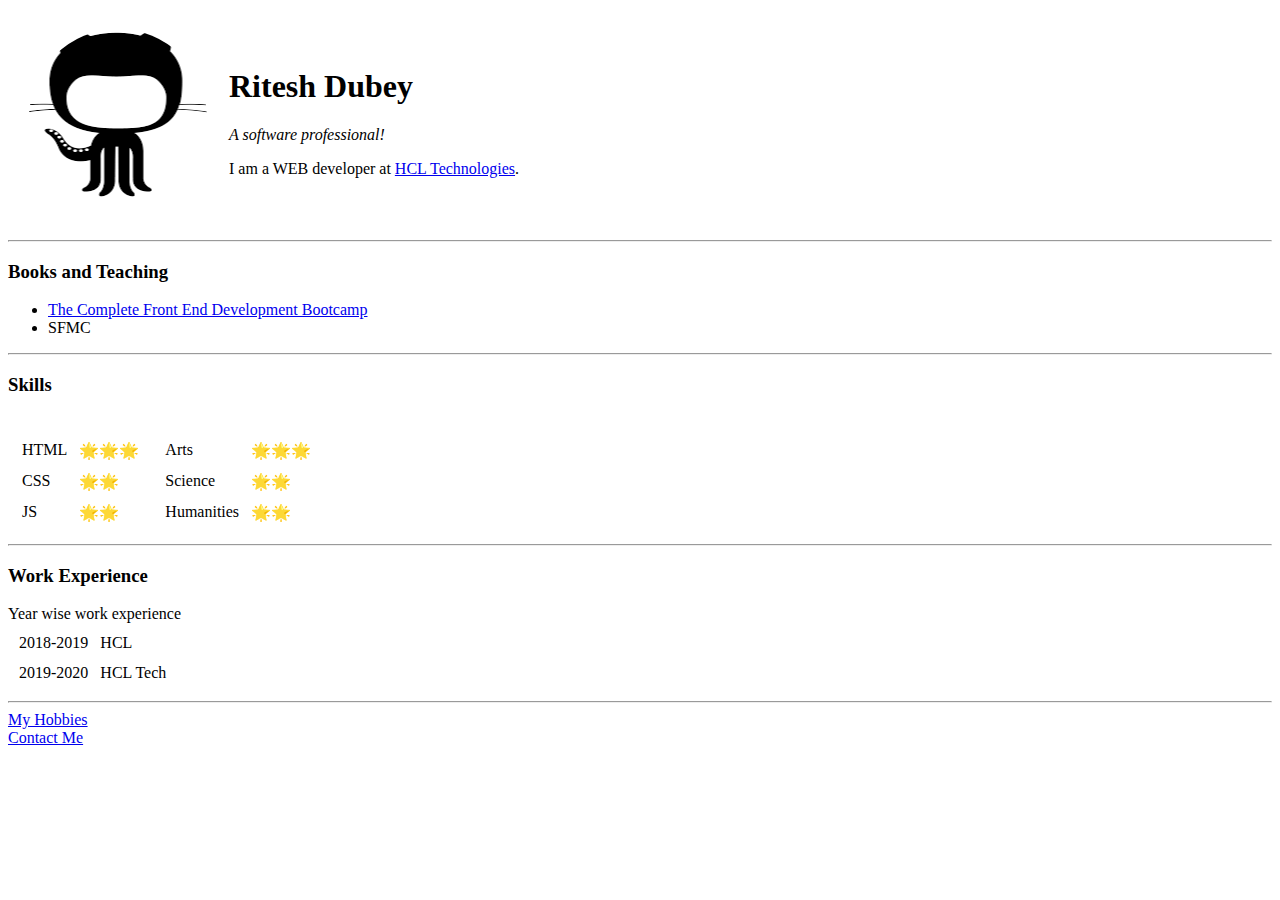
==== index.html @ 60560466 "Add initial CV website files" ====
<!DOCTYPE html>
<html lang="en" dir="ltr">

<head>
  <meta charset="utf-8">
  <title>🖤Ritesh's Personal Site</title>
</head>

<body>
  <table cellspacing="20">
    <tr>
        <td><img src="images/octocat.png" alt="image of an octocat"/></td>
      <td>
        <h1>Ritesh Dubey</h1>
      <p>
        <em>A software professional!</em>
      </p>
      <p>
        I am a WEB developer at <a href="https://www.hcltech.com/" target="_blank" title="Click to navigate to HCL website">HCL Technologies</a>.
      </p></td>
    </tr>
  </table>


  <hr />
  <h3>
    Books and Teaching
  </h3>
  <ul>
    <li>
      <a href="https://www.udemy.com/course/the-complete-web-development-bootcamp/learn/lecture/12371312#overview" title="Check out the course" target="_blank" >The Complete Front End Development Bootcamp</a>

    </li>
    <li>
      SFMC
    </li>
  </ul>
  <hr>
  <h3>Skills</h3>
  <table>
    <tr>
      <td>
        <table cellspacing="10">
        <tr>
          <td>
            <tr>
              <td>HTML</td>
              <td>🌟🌟🌟</td>
            </tr>
            <tr>
              <td>CSS</td>
              <td>🌟🌟</td>
            </tr>
            <tr>
              <td>JS</td>
              <td>🌟🌟</td>
            </tr>
          </td>

        </tr>
        </table>
      </td>
      <td>
        <table cellspacing="10">
        <tr>
          <td>
            <tr>
              <td>Arts</td>
              <td>🌟🌟🌟</td>
            </tr>
            <tr>
              <td>Science</td>
              <td>🌟🌟</td>
            </tr>
            <tr>
              <td>Humanities</td>
              <td>🌟🌟</td>
            </tr>
          </td>

        </tr>
        </table>
      </td>
    </tr>
  </table>

  <hr>
  <h3>Work Experience</h3>
  <table cellspacing="10">
    <thead >

    </thead>
    <tbody>
      <tr>
        <td>2018-2019</td>
        <td>HCL</td>
      </tr>
      <tr>
        <td>2019-2020</td>
        <td>HCL Tech</td>
      </tr>

    </tbody>
    <tfoot>
Year wise work experience
    </tfoot>
  </table>
  <hr>
  <a href="hobbies.html" title="My Hobbies webpage">My Hobbies</a>
<br/>
  <a href="contact-me.html" title="Contact webpage">Contact Me</a>
  </body>

</html>
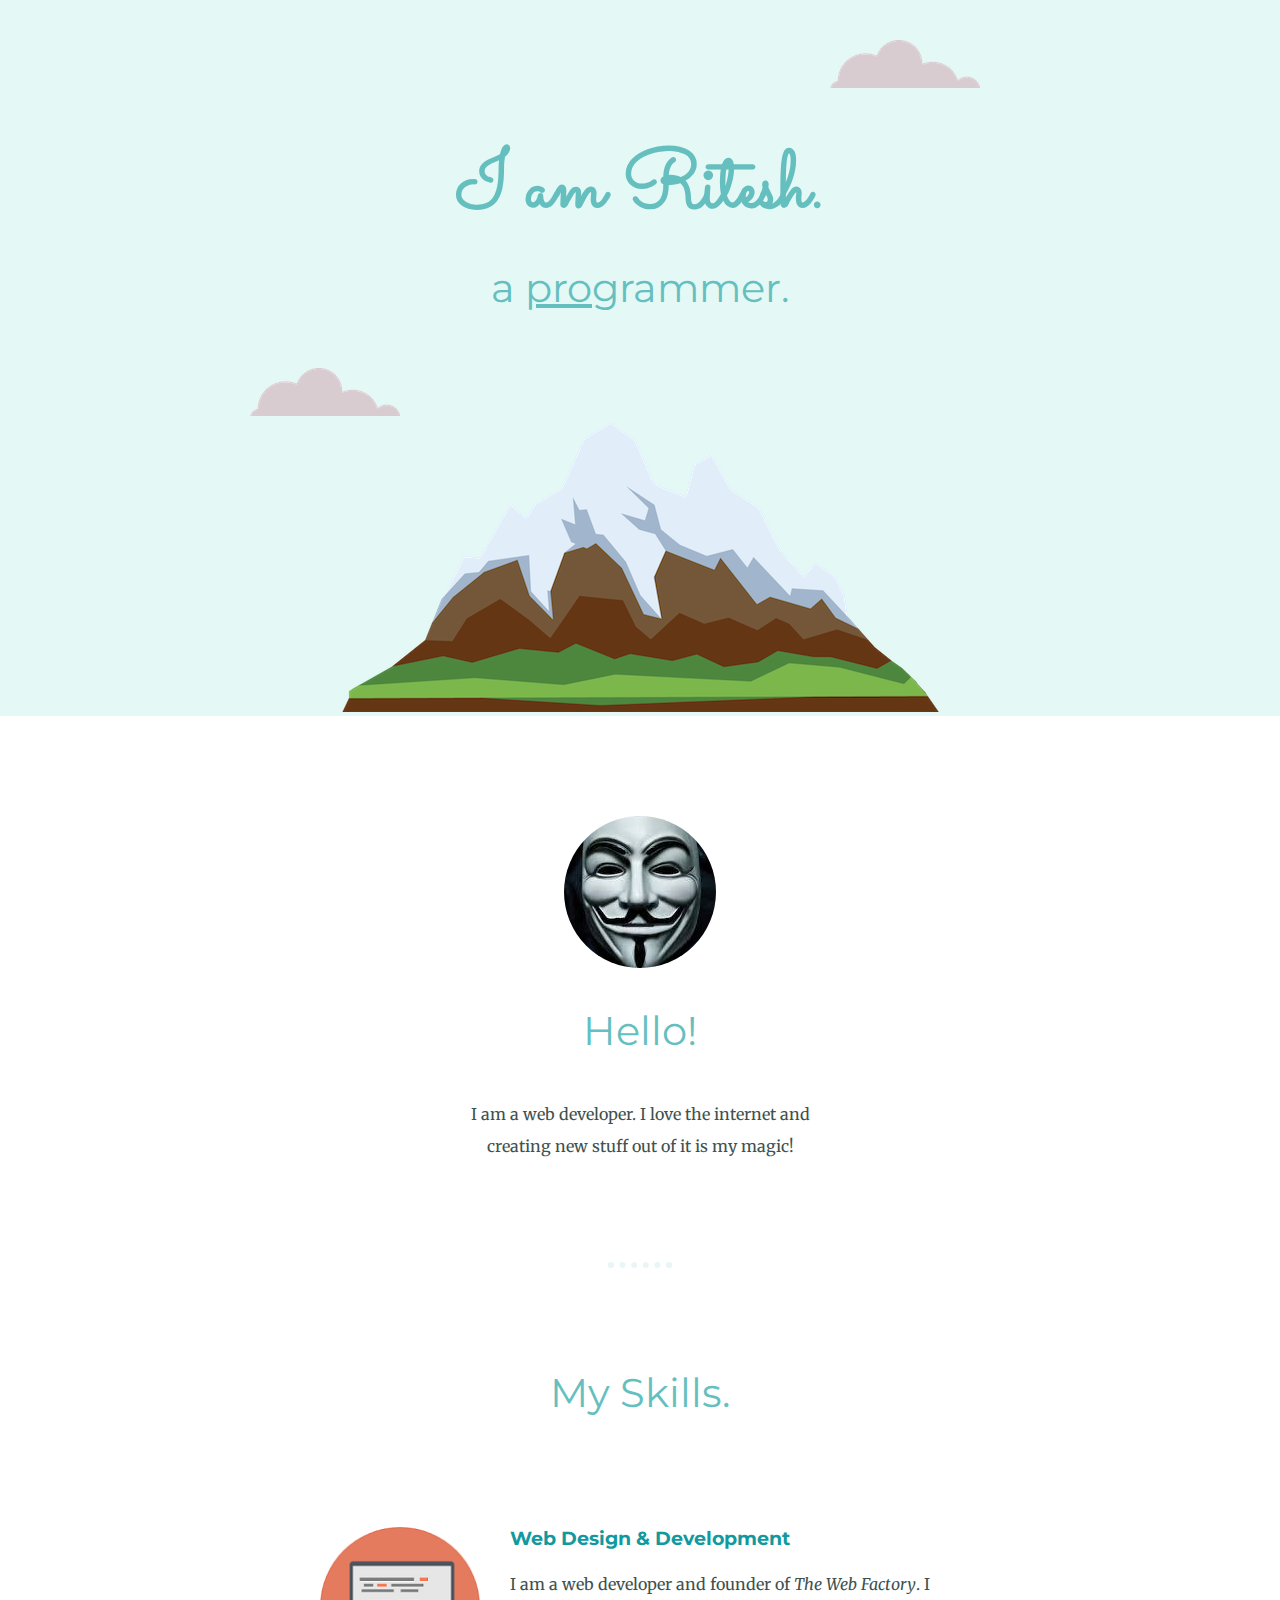
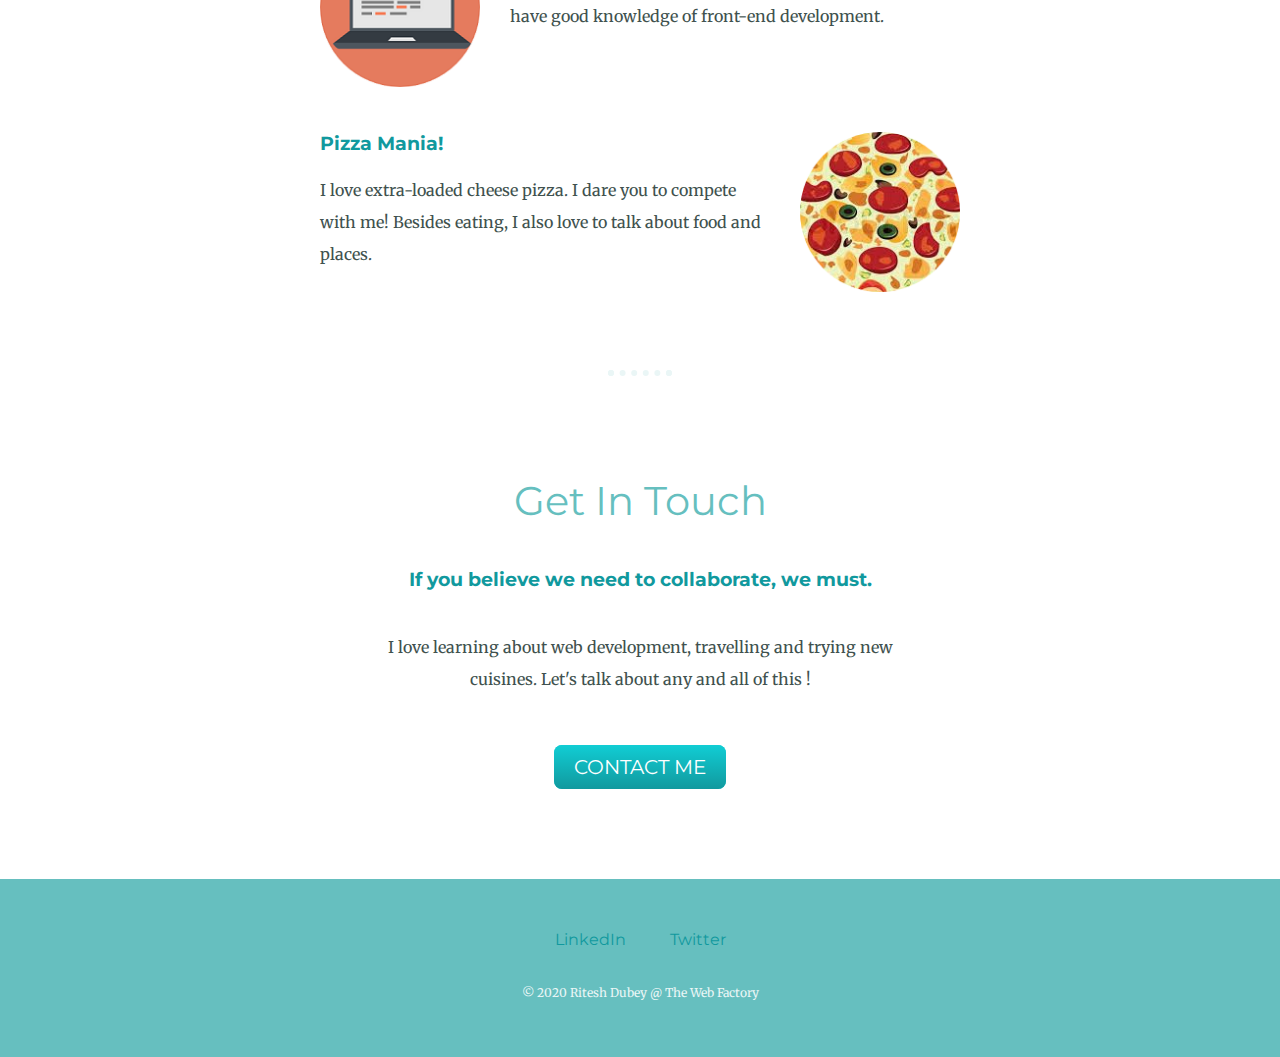
==== commit 334b8a7a: "Add files via upload" ====
--- a/index.html
+++ b/index.html
@@ -1,114 +1,57 @@
 <!DOCTYPE html>
 <html lang="en" dir="ltr">
+  <head>
+    <meta charset="utf-8">
+    <title>Ritesh Dubey - a web designer &amp; developer</title>
+    <link rel="stylesheet" type="text/css" href="css/styles.css">
+    <link rel="icon" href="favicon.ico">
+    <link href="https://fonts.googleapis.com/css2?family=Merriweather:wght@300&family=Montserrat&family=Sacramento&display=swap" rel="stylesheet">
+  </head>
+  <body>
+<div class="top-container">
+<img class="top-cloud" src="images/cloud.png" alt="image of a cloud">
+<h1>I am Ritesh.</h1>
+<h2>a <span class="pro">pro</span>grammer.</h2>
+<img class="bottom-cloud" src="images/cloud.png" alt="image of a cloud">
+<img src="images/mountain.png" alt="image of a mountain">
+</div>
+<div class="middle-container">
+  <div class="profile">
+    <img class="speaker-img" src="images/speaker.png" alt="image of a programmer">
+    <h2>Hello!</h2>
+    <p class="intro-para">I am a web developer. I love the internet and creating new stuff out of it is my magic!</p>
+  </div>
+  <hr>
+  <div class="skills">
+    <h2>My Skills.</h2>
+    <div class="skill-row">
+      <img class="code-img" src="images/computer.png" alt="image of a computer">
+      <h3>Web Design &amp; Development</h3>
+      <p class="code-skill-desc">I am a web developer and founder of <em>The Web Factory</em>. I have good knowledge of front-end development.</p>
+    </div>
+    <div class="skill-row">
+      <img class="chilly-img" src="images/pizza.png" alt="image of a chilly">
+      <h3 class="pizza-header">Pizza Mania!</h3>
+      <p class="fun-skill-desc">I love extra-loaded cheese pizza. I dare you to compete with me! Besides eating, I also love to talk about food and places.</p>
+    </div>
 
-<head>
-  <meta charset="utf-8">
-  <title>🖤Ritesh's Personal Site</title>
-</head>
+  </div>
+  <hr>
+  <div class="contact-me">
+    <h2>Get In Touch</h2>
+    <h3>If you believe we need to collaborate, we must.</h3>
+    <p class="contact-msg">I love learning about web development, travelling and trying new cuisines. Let's talk about any and all of this !</p>
 
-<body>
-  <table cellspacing="20">
-    <tr>
-        <td><img src="images/octocat.png" alt="image of an octocat"/></td>
-      <td>
-        <h1>Ritesh Dubey</h1>
-      <p>
-        <em>A software professional!</em>
-      </p>
-      <p>
-        I am a WEB developer at <a href="https://www.hcltech.com/" target="_blank" title="Click to navigate to HCL website">HCL Technologies</a>.
-      </p></td>
-    </tr>
-  </table>
+    <a class="btn" href="mailto:rtshdubey33@gmail.com">CONTACT ME</a>
+  </div>
+</div>
 
 
-  <hr />
-  <h3>
-    Books and Teaching
-  </h3>
-  <ul>
-    <li>
-      <a href="https://www.udemy.com/course/the-complete-web-development-bootcamp/learn/lecture/12371312#overview" title="Check out the course" target="_blank" >The Complete Front End Development Bootcamp</a>
+<div class="bottom-container">
+  <a class="footer-link" href="https://www.linkedin.com/in/ritesh-dubey-636aab165/">LinkedIn</a>
+  <a class="footer-link" href="https://twitter.com/I_am_Riteish">Twitter</a>
+  <p class="copyright">© 2020 Ritesh Dubey @ The Web Factory</p>
+</div>
 
-    </li>
-    <li>
-      SFMC
-    </li>
-  </ul>
-  <hr>
-  <h3>Skills</h3>
-  <table>
-    <tr>
-      <td>
-        <table cellspacing="10">
-        <tr>
-          <td>
-            <tr>
-              <td>HTML</td>
-              <td>🌟🌟🌟</td>
-            </tr>
-            <tr>
-              <td>CSS</td>
-              <td>🌟🌟</td>
-            </tr>
-            <tr>
-              <td>JS</td>
-              <td>🌟🌟</td>
-            </tr>
-          </td>
-
-        </tr>
-        </table>
-      </td>
-      <td>
-        <table cellspacing="10">
-        <tr>
-          <td>
-            <tr>
-              <td>Arts</td>
-              <td>🌟🌟🌟</td>
-            </tr>
-            <tr>
-              <td>Science</td>
-              <td>🌟🌟</td>
-            </tr>
-            <tr>
-              <td>Humanities</td>
-              <td>🌟🌟</td>
-            </tr>
-          </td>
-
-        </tr>
-        </table>
-      </td>
-    </tr>
-  </table>
-
-  <hr>
-  <h3>Work Experience</h3>
-  <table cellspacing="10">
-    <thead >
-
-    </thead>
-    <tbody>
-      <tr>
-        <td>2018-2019</td>
-        <td>HCL</td>
-      </tr>
-      <tr>
-        <td>2019-2020</td>
-        <td>HCL Tech</td>
-      </tr>
-
-    </tbody>
-    <tfoot>
-Year wise work experience
-    </tfoot>
-  </table>
-  <hr>
-  <a href="hobbies.html" title="My Hobbies webpage">My Hobbies</a>
-<br/>
-  <a href="contact-me.html" title="Contact webpage">Contact Me</a>
   </body>
-
 </html>
--- a/css/styles.css
+++ b/css/styles.css
@@ -0,0 +1,142 @@
+body{
+  color:#40514E;
+  margin:0;
+  text-align: center;
+font-family: 'Merriweather', serif;
+
+}
+h1{
+  margin: 50px auto 0 auto;
+  font-family: 'Sacramento', cursive;
+  line-height: 1;
+font-size: 5rem;
+color: #66BFBF;
+}
+h2{
+  font-family: 'Montserrat', sans-serif;
+  font-size: 2.5rem;
+  color: #66BFBF;
+  font-weight: normal;
+padding-bottom: 10px;
+}
+h3{
+  font-family: 'Montserrat', sans-serif;
+  color: #11999E;
+}
+
+hr{
+  border: dotted #EAF6F6 6px;
+  border-bottom: none;
+  width:4%;
+  margin:100px auto;
+}
+.btn {
+  background: #11CDD4;
+  background-image: -webkit-linear-gradient(top, #11CDD4, #11999E);
+  background-image: -moz-linear-gradient(top, #11CDD4, #11999E);
+  background-image: -ms-linear-gradient(top, #11CDD4, #11999E);
+  background-image: -o-linear-gradient(top, #11CDD4, #11999E);
+  background-image: linear-gradient(to bottom, #11CDD4, #11999E);
+  -webkit-border-radius: 8;
+  -moz-border-radius: 8;
+  border-radius: 8px;
+  font-family: Montserrat;
+  color: #ffffff;
+  font-size: 20px;
+  padding: 10px 20px 10px 20px;
+  text-decoration: none;
+}
+
+.btn:hover {
+  background: #30E3CB;
+  background-image: -webkit-linear-gradient(top, #30E3CB, #2BC4AD);
+  background-image: -moz-linear-gradient(top, #30E3CB, #2BC4AD);
+  background-image: -ms-linear-gradient(top, #30E3CB, #2BC4AD);
+  background-image: -o-linear-gradient(top, #30E3CB, #2BC4AD);
+  background-image: linear-gradient(to bottom, #30E3CB, #2BC4AD);
+  text-decoration: none;
+}
+.intro-para{
+  width:30%;
+  margin:auto;
+
+}
+.contact-msg{
+  width:40%;
+  margin: 40px auto 60px;
+}
+.top-container{
+background-color: #E4F9F5;
+position: relative;
+padding-top: 100px;
+}
+.middle-container{
+/*  display:inline-block;
+  position:relative; */
+  margin: 100px 0 ;
+}
+.bottom-container{
+/*  display:inline-block;
+  position:relative; */
+background-color: #66BFBF;
+padding: 50px 0 20px;
+  }
+  a{
+    color:#11999E;
+    font-family: "Montserrat",sans-serif;
+    margin:10px 20px;
+    text-decoration: none;
+  }
+  a:hover{
+    color:#EAF6F6;
+    font-family: "Montserrat",sans-serif;
+    margin:10px 20px;
+    text-decoration: none;
+  }
+p{
+  line-height: 2;
+}
+.copyright{
+  color:#EAF6F6;
+  font-size: 0.75rem;
+  padding: 20px 0;
+}
+.skill-row{
+  width:50%;
+  margin: 100px auto;
+  text-align: left;
+
+}
+.pizza-header{
+  margin-top:20px;
+}
+.pro{
+  text-decoration: underline;
+}
+.bottom-cloud{
+  position:absolute;
+  left: 250px;
+  bottom: 300px;
+}
+.top-cloud{
+  position: absolute;
+  right: 300px;
+  top: 40px;
+}
+.code-img{
+  width:25%;
+  float: left;
+  margin-right: 30px;
+}
+.chilly-img{
+  width: 25%;
+  float: right;
+  margin-left: 30px;
+}
+/*
+.code-skill-desc{
+  clear:left;
+}
+.fun-skill-desc{
+  clear:right;
+} */
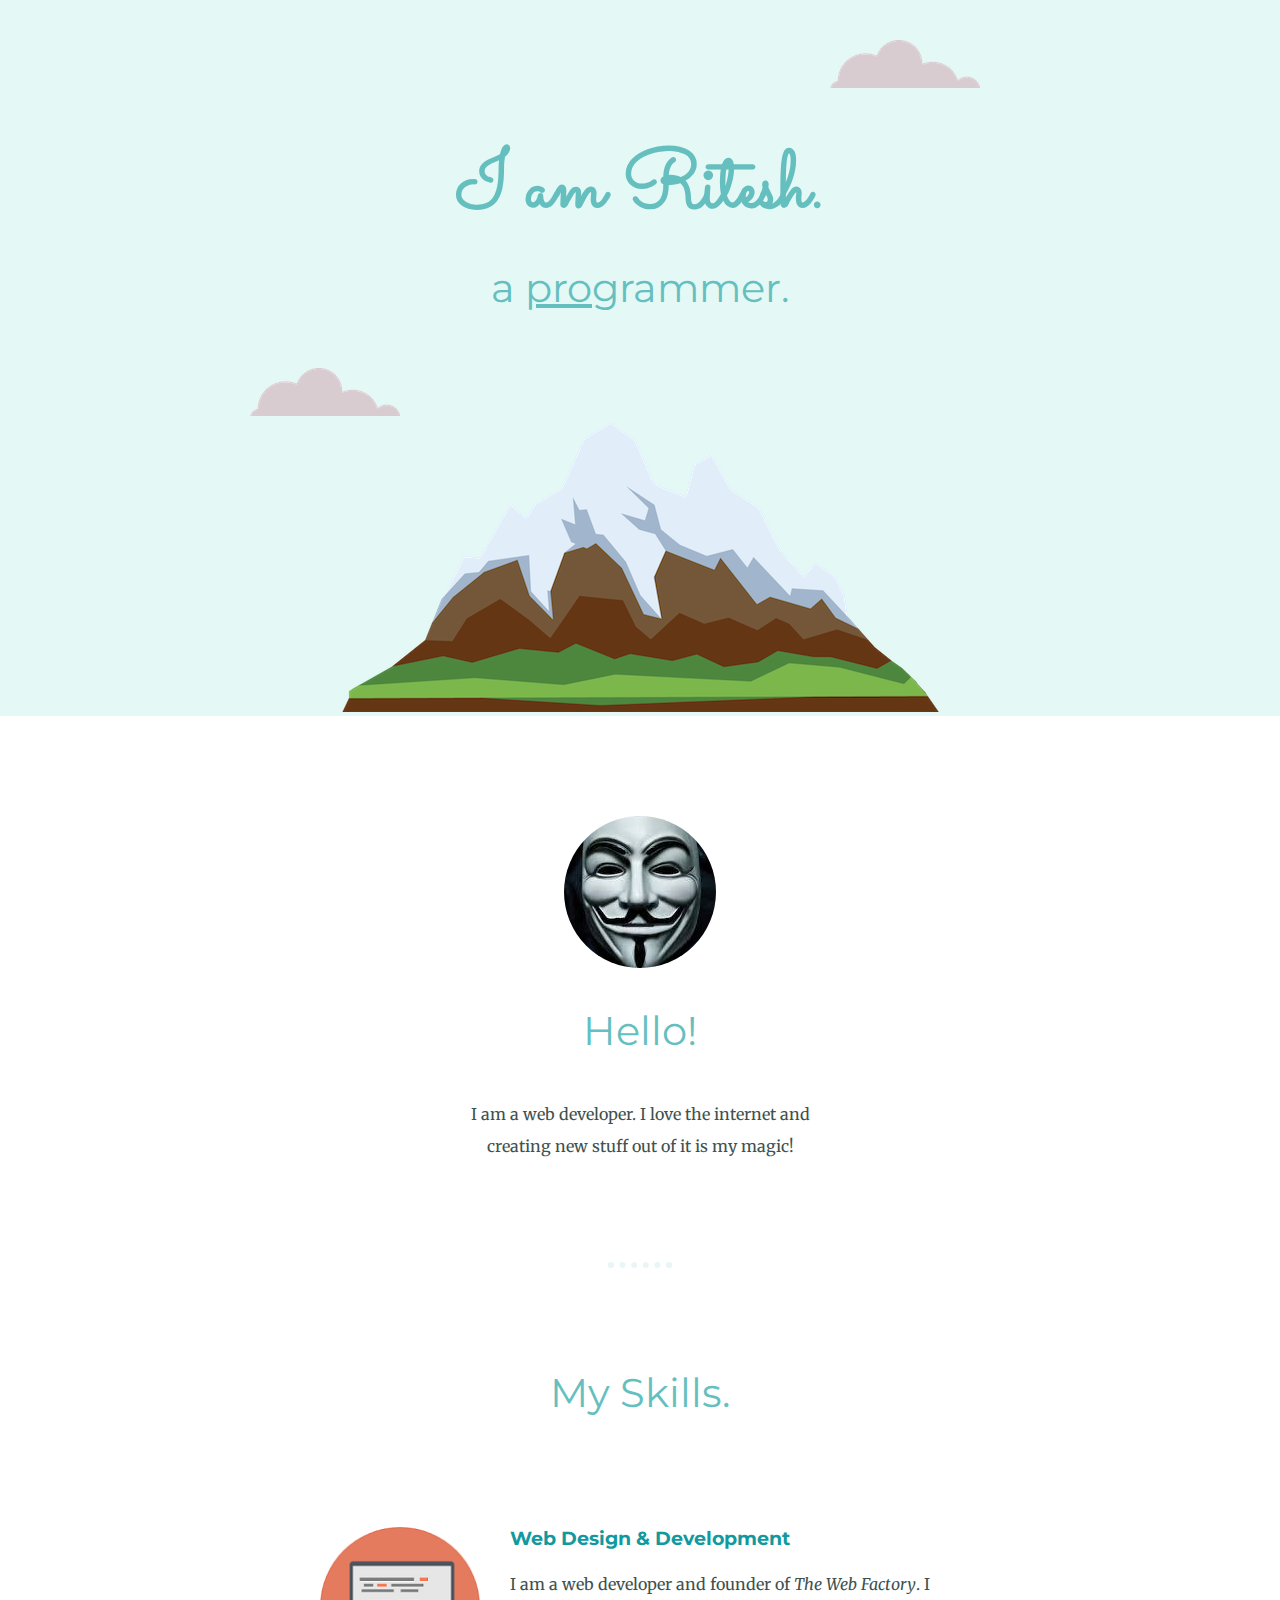
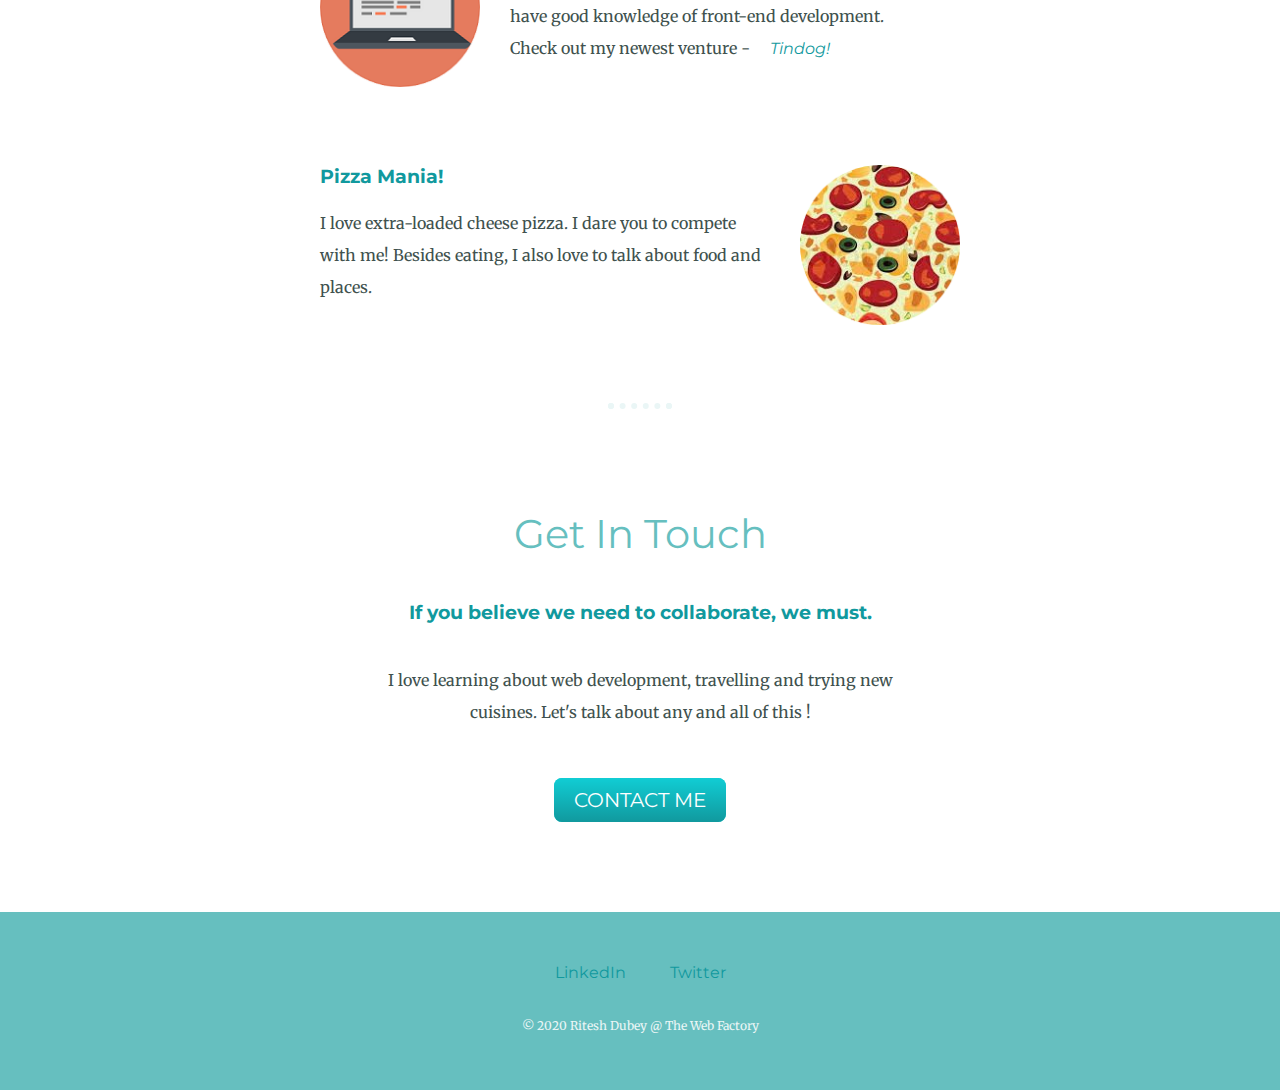
==== commit a980cff9: "Update index.html" ====
--- a/index.html
+++ b/index.html
@@ -27,7 +27,8 @@
     <div class="skill-row">
       <img class="code-img" src="images/computer.png" alt="image of a computer">
       <h3>Web Design &amp; Development</h3>
-      <p class="code-skill-desc">I am a web developer and founder of <em>The Web Factory</em>. I have good knowledge of front-end development.</p>
+      <p class="code-skill-desc">I am a web developer and founder of <em>The Web Factory</em>. I have good knowledge of front-end development.
+    </br/>Check out my newest venture -<em><a class="a-tindog" href="https://rtshdubey33.github.io/tindog/" target="_blank" title="visit Tindog!">Tindog!</a></em></p>
     </div>
     <div class="skill-row">
       <img class="chilly-img" src="images/pizza.png" alt="image of a chilly">
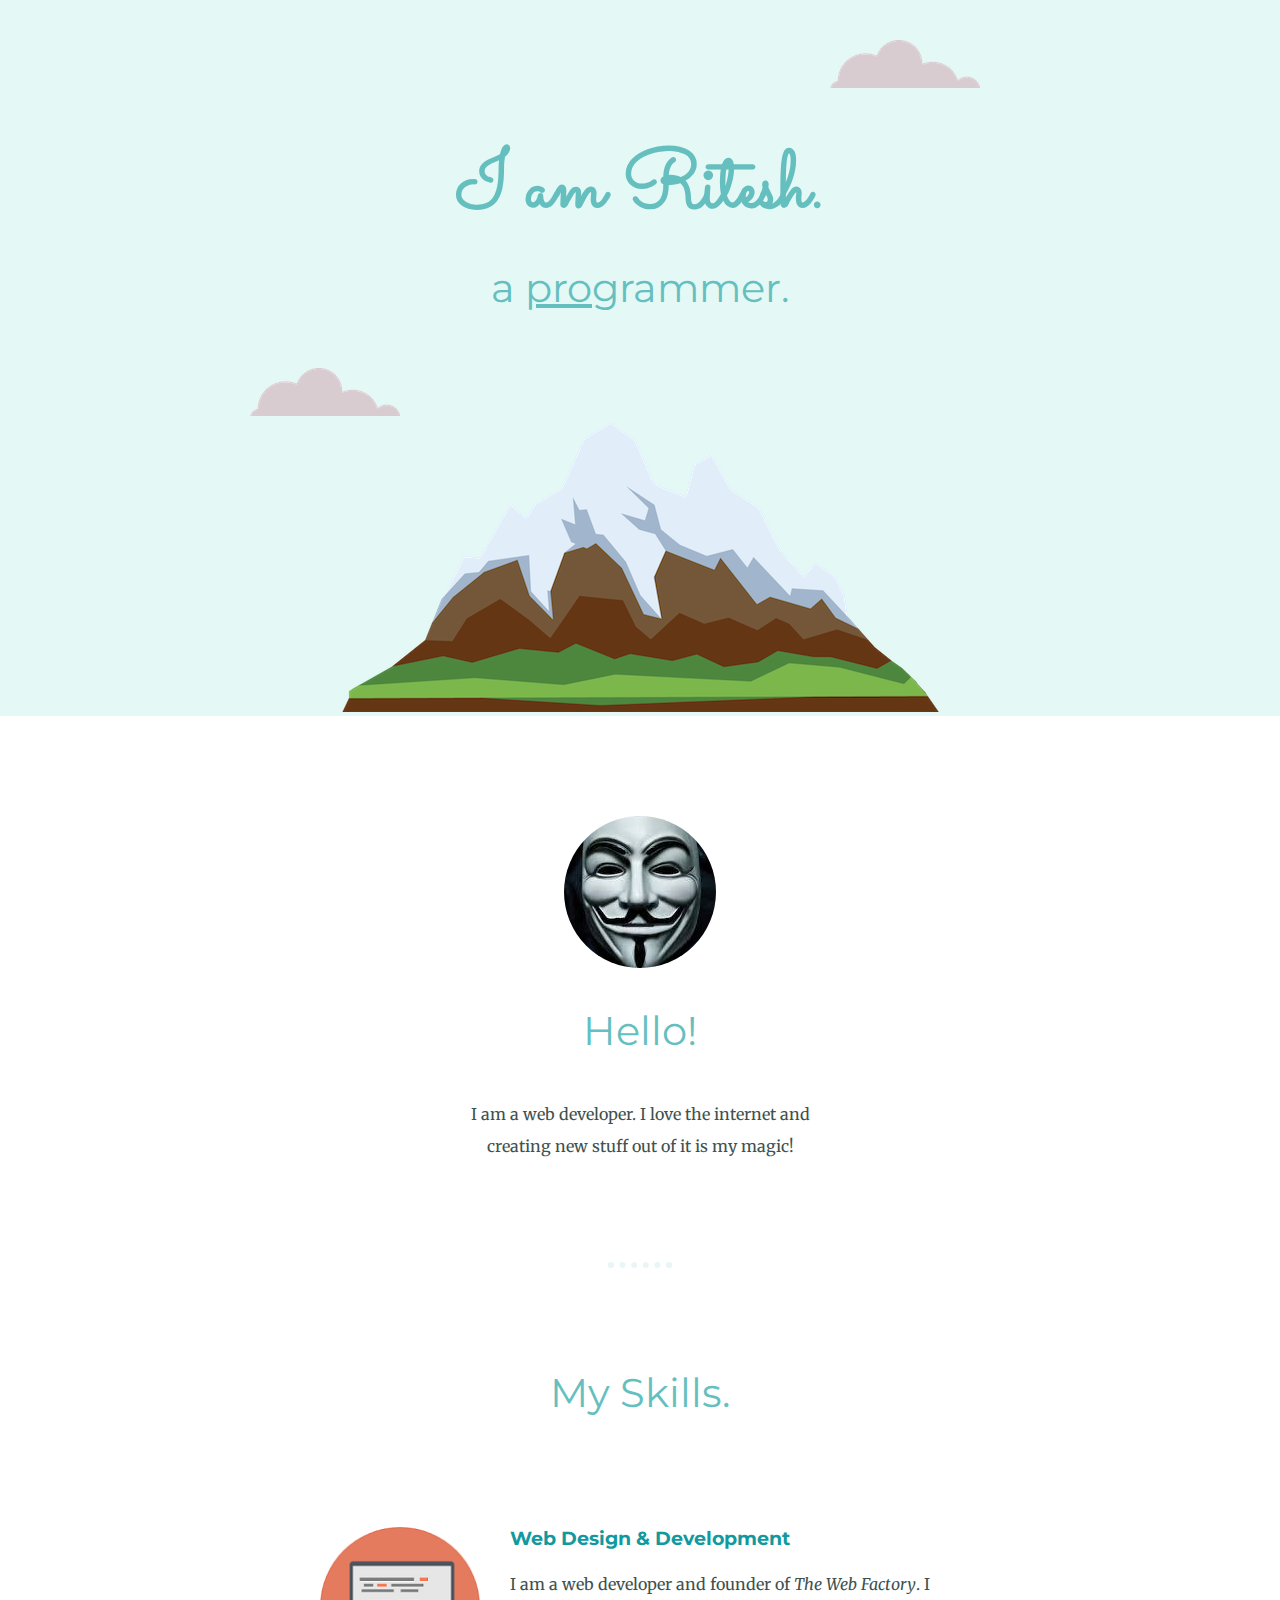
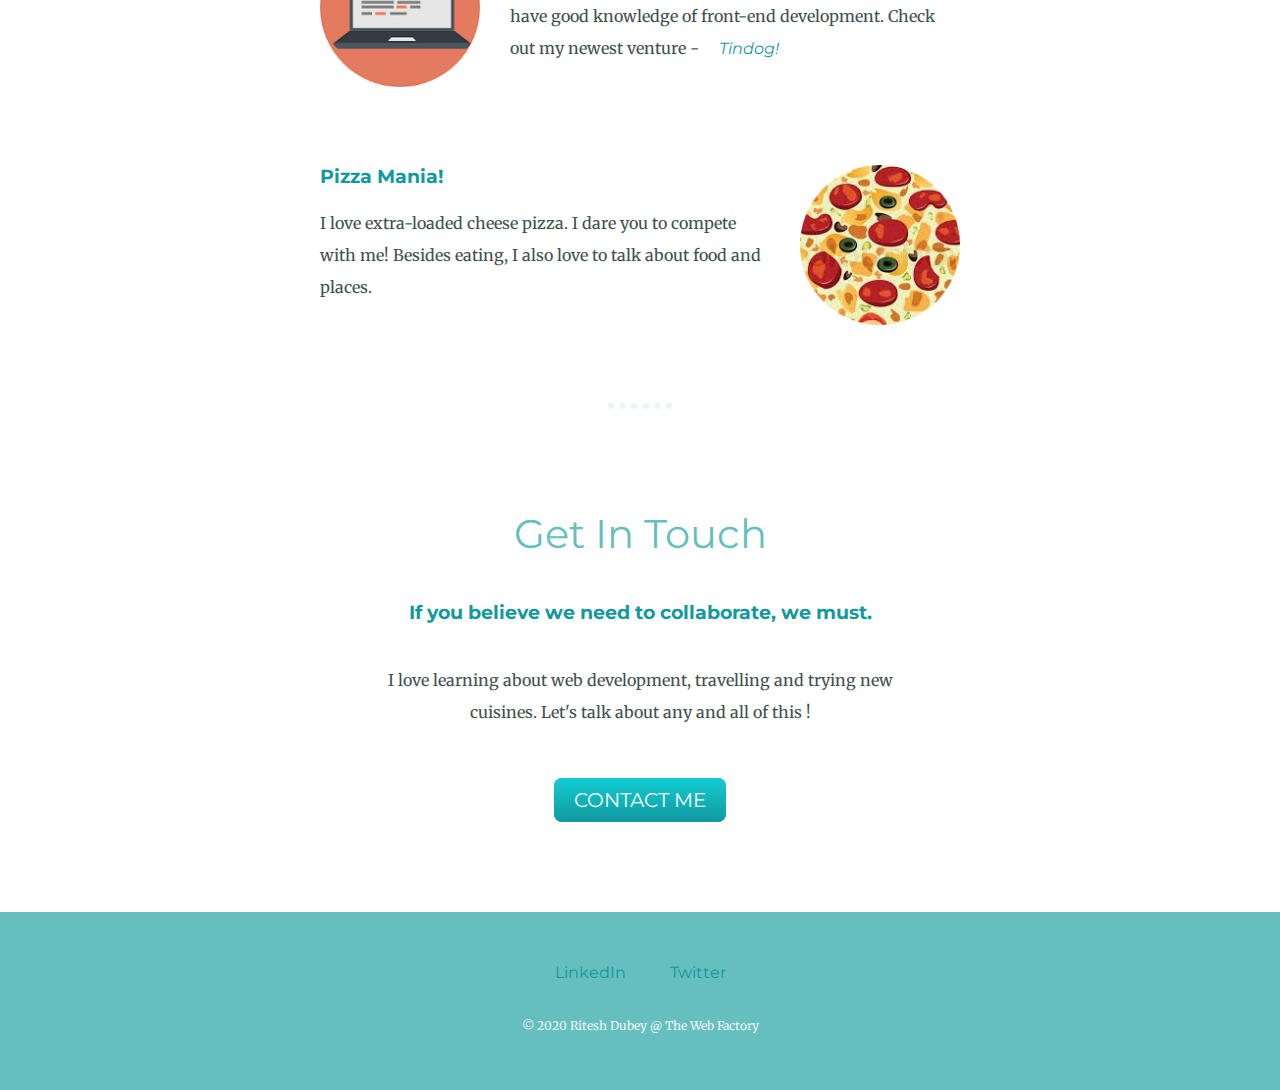
==== commit 2f6ba30f: "Update index.html" ====
--- a/index.html
+++ b/index.html
@@ -27,8 +27,7 @@
     <div class="skill-row">
       <img class="code-img" src="images/computer.png" alt="image of a computer">
       <h3>Web Design &amp; Development</h3>
-      <p class="code-skill-desc">I am a web developer and founder of <em>The Web Factory</em>. I have good knowledge of front-end development.
-    </br/>Check out my newest venture -<em><a class="a-tindog" href="https://rtshdubey33.github.io/tindog/" target="_blank" title="visit Tindog!">Tindog!</a></em></p>
+      <p class="code-skill-desc">I am a web developer and founder of <em>The Web Factory</em>. I have good knowledge of front-end development. Check out my newest venture -<em><a class="a-tindog" href="https://rtshdubey33.github.io/tindog/" target="_blank" title="visit Tindog!">Tindog!</a></em></p>
     </div>
     <div class="skill-row">
       <img class="chilly-img" src="images/pizza.png" alt="image of a chilly">
--- a/css/styles.css
+++ b/css/styles.css
@@ -93,6 +93,13 @@
     margin:10px 20px;
     text-decoration: none;
   }
+  .a-tindog:hover{
+    color:#000;
+    font-family: "Montserrat",sans-serif;
+    margin:10px 20px;
+    text-decoration: none;
+  }
+
 p{
   line-height: 2;
 }
